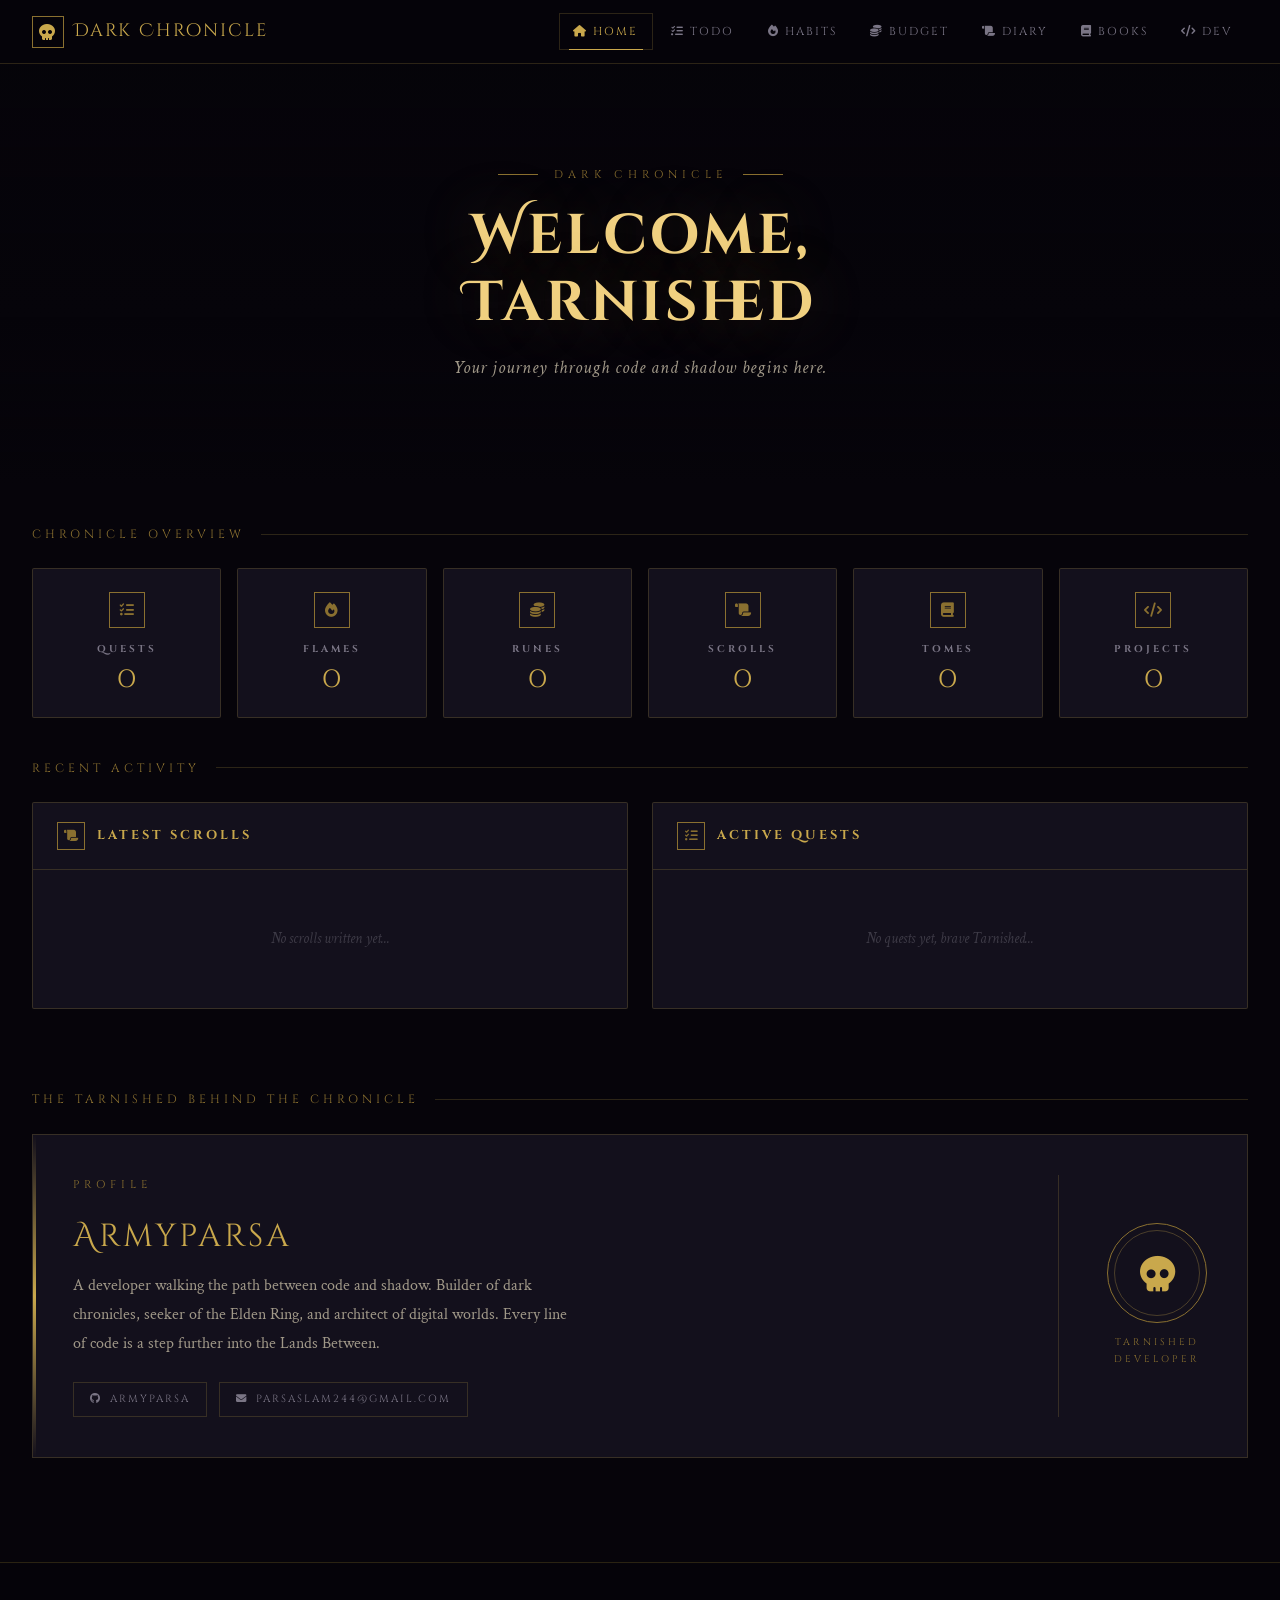
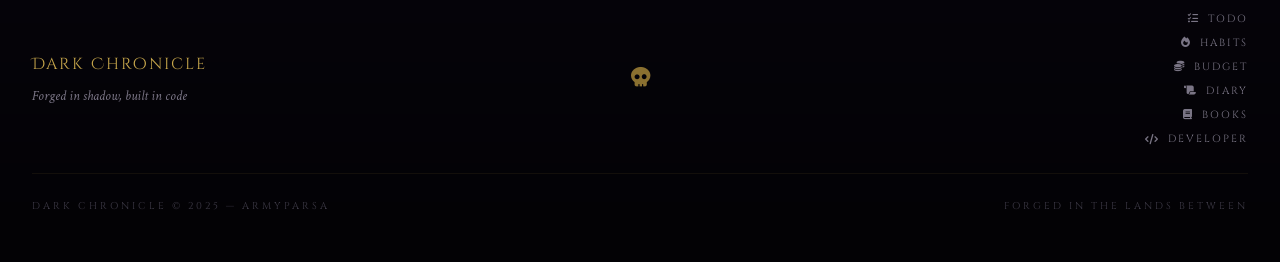
==== index.html @ 9b129c12 "Add files via upload" ====
<!doctype html>
<html lang="fa">
<head>
  <meta charset="UTF-8" />
  <meta name="viewport" content="width=device-width, initial-scale=1.0" />
  <title>Dark Chronicle — Armyparsa</title>
  <link rel="stylesheet" href="https://cdnjs.cloudflare.com/ajax/libs/font-awesome/6.5.0/css/all.min.css" />
  <link rel="stylesheet" href="style.css" />
  <style>
    /* Hero specific */
    .hero-bg {
      background-image: url('https://images.pexels.com/photos/1624496/pexels-photo-1624496.jpeg?auto=compress&cs=tinysrgb&w=1920');
    }

    /* Recent grid */
    .recent-grid {
      display: grid;
      grid-template-columns: 1fr 1fr;
      gap: 1.5rem;
    }

    /* About section */
    .about-section {
      max-width: 1300px;
      margin: 0 auto;
      padding: 2.5rem 2rem;
      position: relative;
      z-index: 1;
    }

    .about-card {
      background: var(--bg-card);
      border: 1px solid var(--border);
      display: grid;
      grid-template-columns: 1fr auto;
      gap: 3rem;
      padding: 2.5rem;
      position: relative;
      overflow: hidden;
    }

    .about-card::before {
      content: '';
      position: absolute;
      top: 0; left: 0;
      width: 3px; height: 100%;
      background: linear-gradient(180deg, transparent, var(--gold), transparent);
    }

    .about-title {
      font-family: var(--font-title);
      font-size: 0.7rem;
      letter-spacing: 5px;
      text-transform: uppercase;
      color: var(--gold-dim);
      margin-bottom: 1rem;
    }

    .about-name {
      font-family: var(--font-display);
      font-size: 2rem;
      color: var(--gold);
      margin-bottom: 0.5rem;
      letter-spacing: 3px;
    }

    .about-bio {
      font-family: var(--font-body);
      font-size: 1rem;
      color: var(--light-dim);
      line-height: 1.8;
      max-width: 500px;
    }

    .about-links {
      display: flex;
      flex-wrap: wrap;
      gap: 0.75rem;
      margin-top: 1.5rem;
    }

    .about-link {
      display: inline-flex;
      align-items: center;
      gap: 0.5rem;
      font-family: var(--font-title);
      font-size: 0.65rem;
      letter-spacing: 2px;
      text-transform: uppercase;
      color: var(--ash);
      text-decoration: none;
      border: 1px solid var(--border);
      padding: 0.45rem 1rem;
      transition: all 0.3s ease;
    }

    .about-link:hover {
      color: var(--gold);
      border-color: var(--gold-dim);
    }

    .about-crest {
      display: flex;
      flex-direction: column;
      align-items: center;
      justify-content: center;
      gap: 0.75rem;
      border-left: 1px solid var(--border);
      padding-left: 3rem;
    }

    .crest-ring {
      width: 100px; height: 100px;
      border: 1px solid var(--gold-dim);
      border-radius: 50%;
      display: flex; align-items: center; justify-content: center;
      position: relative;
    }

    .crest-ring::before {
      content: '';
      position: absolute;
      inset: 6px;
      border: 1px solid rgba(201,168,76,0.3);
      border-radius: 50%;
    }

    .crest-ring i {
      font-size: 2.2rem;
      color: var(--gold);
    }

    .crest-label {
      font-family: var(--font-title);
      font-size: 0.6rem;
      letter-spacing: 3px;
      text-transform: uppercase;
      color: var(--gold-dim);
      text-align: center;
    }

    /* Footer about */
    .footer-about {
      background: rgba(201,168,76,0.04);
      border-top: 1px solid var(--border);
      padding: 1rem 2rem;
      text-align: center;
    }

    .footer-about p {
      font-family: var(--font-title);
      font-size: 0.6rem;
      letter-spacing: 3px;
      text-transform: uppercase;
      color: var(--mist);
    }

    @media (max-width: 768px) {
      .recent-grid { grid-template-columns: 1fr; }
      .about-card { grid-template-columns: 1fr; gap: 1.5rem; }
      .about-crest { border-left: none; border-top: 1px solid var(--border); padding-left: 0; padding-top: 1.5rem; flex-direction: row; }
    }
  </style>
</head>
<body>
<canvas id="particles-canvas"></canvas>

<!-- HEADER -->
<header class="header">
  <div class="header-content">
    <a href="index.html" class="logo">
      <div class="logo-icon"><i class="fas fa-skull"></i></div>
      Dark Chronicle
    </a>
    <nav class="navbar">
      <a href="index.html" class="active"><i class="fas fa-home"></i> Home</a>
      <a href="todo.html"><i class="fas fa-list-check"></i> Todo</a>
      <a href="habits.html"><i class="fas fa-fire"></i> Habits</a>
      <a href="budget.html"><i class="fas fa-coins"></i> Budget</a>
      <a href="diary.html"><i class="fas fa-scroll"></i> Diary</a>
      <a href="books.html"><i class="fas fa-book"></i> Books</a>
      <a href="developer.html"><i class="fas fa-code"></i> Dev</a>
    </nav>
    <div class="hamburger" onclick="toggleMenu()">
      <i class="fas fa-bars"></i>
    </div>
  </div>
</header>

<!-- HERO -->
<section class="hero">
  <div class="hero-bg"></div>
  <div class="hero-overlay"></div>
  <div class="hero-content">
    <div class="hero-eyebrow">Dark Chronicle</div>
    <h1>Welcome, Tarnished</h1>
    <p>Your journey through code and shadow begins here.</p>
  </div>
</section>

<!-- STATS -->
<section class="section">
  <div class="section-title">Chronicle Overview</div>
  <div class="stats-grid" id="statsGrid">
    <div class="stat-card">
      <div class="stat-icon"><i class="fas fa-list-check"></i></div>
      <h3>Quests</h3>
      <span class="stat-number" id="todoCount">0</span>
    </div>
    <div class="stat-card">
      <div class="stat-icon"><i class="fas fa-fire"></i></div>
      <h3>Flames</h3>
      <span class="stat-number" id="habitCount">0</span>
    </div>
    <div class="stat-card">
      <div class="stat-icon"><i class="fas fa-coins"></i></div>
      <h3>Runes</h3>
      <span class="stat-number" id="budgetCount">0</span>
    </div>
    <div class="stat-card">
      <div class="stat-icon"><i class="fas fa-scroll"></i></div>
      <h3>Scrolls</h3>
      <span class="stat-number" id="diaryCount">0</span>
    </div>
    <div class="stat-card">
      <div class="stat-icon"><i class="fas fa-book"></i></div>
      <h3>Tomes</h3>
      <span class="stat-number" id="bookCount">0</span>
    </div>
    <div class="stat-card">
      <div class="stat-icon"><i class="fas fa-code"></i></div>
      <h3>Projects</h3>
      <span class="stat-number" id="projectCount">0</span>
    </div>
  </div>
</section>

<!-- RECENT -->
<section class="section" style="padding-top:0">
  <div class="section-title">Recent Activity</div>
  <div class="recent-grid">
    <div class="card">
      <div class="card-header">
        <div class="card-header-icon"><i class="fas fa-scroll"></i></div>
        <h2>Latest Scrolls</h2>
      </div>
      <div class="card-body" id="recentDiary">
        <p class="empty">No scrolls written yet...</p>
      </div>
    </div>
    <div class="card">
      <div class="card-header">
        <div class="card-header-icon"><i class="fas fa-list-check"></i></div>
        <h2>Active Quests</h2>
      </div>
      <div class="card-body" id="recentTodo">
        <p class="empty">No quests yet, brave Tarnished...</p>
      </div>
    </div>
  </div>
</section>

<!-- ABOUT (Personal Footer Section) -->
<section class="about-section">
  <div class="section-title">The Tarnished Behind the Chronicle</div>
  <div class="about-card">
    <div class="about-info">
      <div class="about-title">Profile</div>
      <div class="about-name">Armyparsa</div>
      <p class="about-bio">
        A developer walking the path between code and shadow. Builder of dark chronicles,
        seeker of the Elden Ring, and architect of digital worlds. Every line of code is
        a step further into the Lands Between.
      </p>
      <div class="about-links">
        <a href="https://github.com/Armyparsa" target="_blank" class="about-link">
          <i class="fab fa-github"></i> Armyparsa
        </a>
        <a href="mailto:parsaslam244@gmail.com" class="about-link">
          <i class="fas fa-envelope"></i> parsaslam244@gmail.com
        </a>
      </div>
    </div>
    <div class="about-crest">
      <div class="crest-ring"><i class="fas fa-skull"></i></div>
      <div class="crest-label">Tarnished<br>Developer</div>
    </div>
  </div>
</section>

<!-- FOOTER -->
<footer class="footer">
  <div class="footer-inner">
    <div class="footer-brand">
      <div class="footer-brand-name">Dark Chronicle</div>
      <div class="footer-brand-tagline">Forged in shadow, built in code</div>
    </div>
    <div class="footer-center">
      <i class="fas fa-skull"></i>
    </div>
    <div class="footer-links">
      <a href="todo.html"><i class="fas fa-list-check"></i> Todo</a>
      <a href="habits.html"><i class="fas fa-fire"></i> Habits</a>
      <a href="budget.html"><i class="fas fa-coins"></i> Budget</a>
      <a href="diary.html"><i class="fas fa-scroll"></i> Diary</a>
      <a href="books.html"><i class="fas fa-book"></i> Books</a>
      <a href="developer.html"><i class="fas fa-code"></i> Developer</a>
    </div>
  </div>
  <div class="footer-bottom">
    <p>Dark Chronicle &copy; 2025 — Armyparsa</p>
    <p>Forged in the Lands Between</p>
  </div>
</footer>

<script src="js/todo.js"></script>
<script src="js/habits.js"></script>
<script src="js/budget.js"></script>
<script src="js/diary.js"></script>
<script src="js/books.js"></script>
<script src="js/developer.js"></script>
<script src="js/shared.js"></script>
<script>
  function loadStats() {
    loadTodos(); loadHabits(); loadTransactions(); loadDiary(); loadBooks(); loadProjects();

    document.getElementById('todoCount').textContent = todos.length;
    document.getElementById('habitCount').textContent = habits.length;
    document.getElementById('budgetCount').textContent = transaction.length;
    document.getElementById('diaryCount').textContent = diaries.length;
    document.getElementById('bookCount').textContent = books.length;
    document.getElementById('projectCount').textContent = projects.length;

    // Recent diary
    const rd = document.getElementById('recentDiary');
    const recent = [...diaries].reverse().slice(0,3);
    rd.innerHTML = recent.length ? recent.map(d => `
      <div class="list-item">
        <span class="title">${d.title}</span>
        <span class="status">${d.date}</span>
      </div>`).join('') : '<p class="empty">No scrolls written yet...</p>';

    // Recent todos
    const rt = document.getElementById('recentTodo');
    const active = todos.filter(t => !t.completed).slice(0,3);
    rt.innerHTML = active.length ? active.map(t => `
      <div class="list-item">
        <span class="title">${t.title}</span>
        <span class="status">${t.priority}</span>
      </div>`).join('') : '<p class="empty">No active quests...</p>';
  }

  document.addEventListener('DOMContentLoaded', loadStats);
</script>
</body>
</html>
---- style.css ----
/* ============================================
   DARK CHRONICLE — ELDEN RING INSPIRED
   Designed for Armyparsa
   ============================================ */

@import url("https://fonts.googleapis.com/css2?family=Cinzel:wght@400;600;700;900&family=Crimson+Text:ital,wght@0,400;0,600;1,400&family=Cinzel+Decorative:wght@400;700&display=swap");

/* ---------- ROOT VARIABLES ---------- */
:root {
  --bg-void: #06040a;
  --bg-deep: #0d0a14;
  --bg-card: #13101c;
  --bg-card-hover: #1a1628;
  --gold: #c9a84c;
  --gold-dim: #8a7030;
  --gold-bright: #f0d080;
  --gold-glow: rgba(201, 168, 76, 0.15);
  --ember: #8b1a1a;
  --ember-bright: #c94a4a;
  --mist: #3d3a46;
  --ash: #7a7585;
  --light: #e8dcc8;
  --light-dim: #a09888;
  --border: rgba(201, 168, 76, 0.2);
  --border-hover: rgba(201, 168, 76, 0.5);
  --shadow-deep: 0 8px 40px rgba(0,0,0,0.9);
  --shadow-gold: 0 0 30px rgba(201, 168, 76, 0.12);
  --radius: 2px;
  --font-display: 'Cinzel Decorative', serif;
  --font-title: 'Cinzel', serif;
  --font-body: 'Crimson Text', serif;
  --transition: all 0.35s cubic-bezier(0.4, 0, 0.2, 1);
}

/* ---------- RESET ---------- */
*, *::before, *::after {
  margin: 0; padding: 0; box-sizing: border-box;
}

html { scroll-behavior: smooth; }

body {
  font-family: var(--font-body);
  color: var(--light);
  background-color: var(--bg-void);
  min-height: 100vh;
  line-height: 1.7;
  font-size: 16px;
  overflow-x: hidden;
}

/* ---------- SCROLLBAR ---------- */
::-webkit-scrollbar { width: 6px; }
::-webkit-scrollbar-track { background: var(--bg-void); }
::-webkit-scrollbar-thumb { background: var(--gold-dim); border-radius: 3px; }
::-webkit-scrollbar-thumb:hover { background: var(--gold); }

/* ---------- PARTICLE CANVAS ---------- */
#particles-canvas {
  position: fixed;
  top: 0; left: 0;
  width: 100%; height: 100%;
  pointer-events: none;
  z-index: 0;
  opacity: 0.4;
}

/* ---------- HEADER ---------- */
.header {
  position: sticky;
  top: 0;
  z-index: 200;
  background: rgba(6, 4, 10, 0.92);
  backdrop-filter: blur(20px);
  -webkit-backdrop-filter: blur(20px);
  border-bottom: 1px solid var(--border);
  padding: 0 2rem;
  height: 64px;
  display: flex;
  align-items: center;
}

.header-content {
  max-width: 1300px;
  margin: 0 auto;
  width: 100%;
  display: flex;
  justify-content: space-between;
  align-items: center;
}

.logo {
  display: flex;
  align-items: center;
  gap: 10px;
  font-family: var(--font-display);
  font-size: 1.1rem;
  color: var(--gold);
  letter-spacing: 2px;
  text-decoration: none;
}

.logo-icon {
  width: 32px;
  height: 32px;
  border: 1px solid var(--gold-dim);
  display: flex;
  align-items: center;
  justify-content: center;
  font-size: 1rem;
  color: var(--gold);
  flex-shrink: 0;
}

.navbar {
  display: flex;
  gap: 0.25rem;
}

.navbar a {
  color: var(--ash);
  text-decoration: none;
  font-family: var(--font-title);
  font-size: 0.72rem;
  letter-spacing: 2px;
  text-transform: uppercase;
  padding: 0.5rem 0.85rem;
  border: 1px solid transparent;
  transition: var(--transition);
  position: relative;
}

.navbar a::after {
  content: '';
  position: absolute;
  bottom: -1px; left: 50%; right: 50%;
  height: 1px;
  background: var(--gold);
  transition: var(--transition);
}

.navbar a:hover, .navbar a.active {
  color: var(--gold);
  border-color: var(--border);
}

.navbar a:hover::after, .navbar a.active::after {
  left: 10%; right: 10%;
}

.hamburger {
  display: none;
  color: var(--gold);
  font-size: 1.4rem;
  cursor: pointer;
  padding: 0.5rem;
}

/* ---------- HERO ---------- */
.hero {
  position: relative;
  min-height: 420px;
  display: flex;
  align-items: center;
  justify-content: center;
  text-align: center;
  overflow: hidden;
  z-index: 1;
}

.hero-bg {
  position: absolute;
  inset: 0;
  background-size: cover;
  background-position: center;
  filter: brightness(0.3) saturate(0.6);
  z-index: 0;
}

.hero-overlay {
  position: absolute;
  inset: 0;
  background: linear-gradient(
    180deg,
    rgba(6, 4, 10, 0.2) 0%,
    rgba(6, 4, 10, 0.5) 60%,
    rgba(6, 4, 10, 1) 100%
  );
  z-index: 1;
}

.hero-content {
  position: relative;
  z-index: 2;
  padding: 4rem 2rem;
  max-width: 700px;
}

.hero-eyebrow {
  font-family: var(--font-title);
  font-size: 0.7rem;
  letter-spacing: 5px;
  text-transform: uppercase;
  color: var(--gold-dim);
  margin-bottom: 1.2rem;
  display: flex;
  align-items: center;
  justify-content: center;
  gap: 1rem;
}

.hero-eyebrow::before, .hero-eyebrow::after {
  content: '';
  width: 40px; height: 1px;
  background: var(--gold-dim);
}

.hero h1 {
  font-family: var(--font-display);
  font-size: clamp(2rem, 5vw, 3.5rem);
  color: var(--gold-bright);
  letter-spacing: 3px;
  line-height: 1.2;
  text-shadow: 0 0 60px rgba(201, 168, 76, 0.25);
  margin-bottom: 1rem;
}

.hero p {
  font-family: var(--font-body);
  font-style: italic;
  font-size: 1.1rem;
  color: var(--light-dim);
  letter-spacing: 1px;
}

/* ---------- DIVIDER ---------- */
.rune-divider {
  display: flex;
  align-items: center;
  gap: 1rem;
  margin: 0 auto 2rem;
  max-width: 200px;
}

.rune-divider::before, .rune-divider::after {
  content: '';
  flex: 1; height: 1px;
  background: linear-gradient(90deg, transparent, var(--gold-dim));
}

.rune-divider::after {
  background: linear-gradient(90deg, var(--gold-dim), transparent);
}

.rune-symbol {
  color: var(--gold-dim);
  font-size: 0.9rem;
}

/* ---------- SECTIONS ---------- */
.section {
  position: relative;
  z-index: 1;
  max-width: 1300px;
  margin: 0 auto;
  padding: 2.5rem 2rem;
}

.section-title {
  font-family: var(--font-title);
  font-size: 0.75rem;
  letter-spacing: 4px;
  text-transform: uppercase;
  color: var(--gold-dim);
  margin-bottom: 1.5rem;
  display: flex;
  align-items: center;
  gap: 1rem;
}

.section-title::after {
  content: '';
  flex: 1; height: 1px;
  background: var(--border);
}

/* ---------- STAT GRID ---------- */
.stats-grid {
  display: grid;
  grid-template-columns: repeat(6, 1fr);
  gap: 1rem;
}

.stat-card {
  background: var(--bg-card);
  border: 1px solid var(--border);
  border-radius: var(--radius);
  padding: 1.4rem 1rem;
  text-align: center;
  transition: var(--transition);
  cursor: default;
  position: relative;
  overflow: hidden;
}

.stat-card::before {
  content: '';
  position: absolute;
  inset: 0;
  background: linear-gradient(135deg, var(--gold-glow), transparent);
  opacity: 0;
  transition: var(--transition);
}

.stat-card:hover {
  border-color: var(--border-hover);
  transform: translateY(-3px);
  box-shadow: var(--shadow-gold);
}

.stat-card:hover::before { opacity: 1; }

.stat-icon {
  width: 36px; height: 36px;
  border: 1px solid var(--gold-dim);
  margin: 0 auto 0.8rem;
  display: flex; align-items: center; justify-content: center;
  color: var(--gold-dim);
  font-size: 0.9rem;
  transition: var(--transition);
}

.stat-card:hover .stat-icon {
  border-color: var(--gold);
  color: var(--gold);
}

.stat-card h3 {
  font-family: var(--font-title);
  font-size: 0.62rem;
  letter-spacing: 3px;
  text-transform: uppercase;
  color: var(--ash);
  margin-bottom: 0.5rem;
}

.stat-number {
  font-family: var(--font-display);
  font-size: 1.8rem;
  color: var(--gold);
  display: block;
  line-height: 1;
}

/* ---------- CARDS ---------- */
.card {
  background: var(--bg-card);
  border: 1px solid var(--border);
  border-radius: var(--radius);
  overflow: hidden;
  transition: var(--transition);
}

.card:hover {
  border-color: var(--border-hover);
  box-shadow: var(--shadow-gold);
}

.card-header {
  padding: 1.2rem 1.5rem;
  border-bottom: 1px solid var(--border);
  display: flex;
  align-items: center;
  gap: 0.75rem;
}

.card-header-icon {
  width: 28px; height: 28px;
  border: 1px solid var(--gold-dim);
  display: flex; align-items: center; justify-content: center;
  color: var(--gold-dim);
  font-size: 0.8rem;
  flex-shrink: 0;
}

.card-header h2 {
  font-family: var(--font-title);
  font-size: 0.8rem;
  letter-spacing: 3px;
  text-transform: uppercase;
  color: var(--gold);
}

.card-body { padding: 1.5rem; }

/* ---------- LIST ITEMS ---------- */
.list-item {
  display: flex;
  justify-content: space-between;
  align-items: center;
  padding: 0.85rem 1rem;
  border-bottom: 1px solid rgba(201, 168, 76, 0.08);
  transition: var(--transition);
  gap: 1rem;
}

.list-item:last-child { border-bottom: none; }

.list-item:hover {
  background: rgba(201, 168, 76, 0.04);
}

.list-item .title {
  font-family: var(--font-body);
  font-size: 0.95rem;
  color: var(--light);
  flex: 1;
  min-width: 0;
  white-space: nowrap;
  overflow: hidden;
  text-overflow: ellipsis;
}

.list-item .status {
  font-family: var(--font-title);
  font-size: 0.65rem;
  letter-spacing: 2px;
  text-transform: uppercase;
  color: var(--gold-dim);
  flex-shrink: 0;
  border: 1px solid var(--border);
  padding: 0.2rem 0.6rem;
}

.empty {
  text-align: center;
  color: var(--mist);
  font-family: var(--font-body);
  font-style: italic;
  font-size: 0.95rem;
  padding: 2rem 1rem;
}

/* ---------- BUTTONS ---------- */
.btn {
  display: inline-flex;
  align-items: center;
  justify-content: center;
  gap: 0.5rem;
  padding: 0.75rem 2rem;
  background: transparent;
  color: var(--gold);
  border: 1px solid var(--gold-dim);
  font-family: var(--font-title);
  font-size: 0.72rem;
  text-transform: uppercase;
  letter-spacing: 3px;
  cursor: pointer;
  transition: var(--transition);
  text-decoration: none;
  border-radius: var(--radius);
  position: relative;
  overflow: hidden;
}

.btn::before {
  content: '';
  position: absolute;
  inset: 0;
  background: var(--gold-glow);
  transform: scaleX(0);
  transform-origin: left;
  transition: var(--transition);
}

.btn:hover {
  border-color: var(--gold);
  color: var(--gold-bright);
  box-shadow: var(--shadow-gold);
}

.btn:hover::before { transform: scaleX(1); }

.btn i { font-size: 0.8rem; position: relative; z-index: 1; }
.btn span { position: relative; z-index: 1; }

/* ---------- FOOTER ---------- */
.footer {
  position: relative;
  z-index: 1;
  border-top: 1px solid var(--border);
  padding: 3rem 2rem;
  margin-top: 4rem;
  background: linear-gradient(0deg, rgba(0,0,0,0.5), transparent);
}

.footer-inner {
  max-width: 1300px;
  margin: 0 auto;
  display: grid;
  grid-template-columns: 1fr auto 1fr;
  align-items: center;
  gap: 2rem;
}

.footer-brand {
  display: flex;
  flex-direction: column;
  gap: 0.4rem;
}

.footer-brand-name {
  font-family: var(--font-display);
  font-size: 1rem;
  color: var(--gold);
  letter-spacing: 2px;
}

.footer-brand-tagline {
  font-family: var(--font-body);
  font-style: italic;
  font-size: 0.85rem;
  color: var(--ash);
}

.footer-center {
  text-align: center;
  color: var(--gold-dim);
  font-size: 1.2rem;
}

.footer-links {
  display: flex;
  flex-direction: column;
  align-items: flex-end;
  gap: 0.4rem;
}

.footer-links a {
  font-family: var(--font-title);
  font-size: 0.65rem;
  letter-spacing: 2px;
  text-transform: uppercase;
  color: var(--ash);
  text-decoration: none;
  transition: var(--transition);
  display: flex;
  align-items: center;
  gap: 0.5rem;
}

.footer-links a:hover { color: var(--gold); }

.footer-bottom {
  max-width: 1300px;
  margin: 1.5rem auto 0;
  padding-top: 1.5rem;
  border-top: 1px solid rgba(201, 168, 76, 0.08);
  display: flex;
  justify-content: space-between;
  align-items: center;
}

.footer-bottom p {
  font-family: var(--font-title);
  font-size: 0.62rem;
  letter-spacing: 3px;
  text-transform: uppercase;
  color: var(--mist);
}

/* ---------- RESPONSIVE ---------- */
@media (max-width: 1024px) {
  .stats-grid { grid-template-columns: repeat(3, 1fr); }
}

@media (max-width: 768px) {
  .hamburger { display: block; }

  .navbar {
    display: none;
    position: fixed;
    top: 64px; left: 0; right: 0; bottom: 0;
    background: rgba(6, 4, 10, 0.98);
    backdrop-filter: blur(20px);
    flex-direction: column;
    align-items: center;
    justify-content: center;
    gap: 1.5rem;
    z-index: 150;
  }

  .navbar.open { display: flex; }

  .navbar a {
    font-size: 0.9rem;
    letter-spacing: 3px;
    padding: 0.75rem 2rem;
  }

  .hero { min-height: 320px; }
  .hero h1 { font-size: 2rem; }

  .stats-grid { grid-template-columns: repeat(3, 1fr); gap: 0.75rem; }

  .footer-inner { grid-template-columns: 1fr; text-align: center; }
  .footer-links { align-items: center; }
  .footer-bottom { flex-direction: column; gap: 0.5rem; text-align: center; }
}

@media (max-width: 480px) {
  .stats-grid { grid-template-columns: repeat(2, 1fr); }
  .header { padding: 0 1rem; }
}

/* ---------- THEME OVERRIDES (per-page accent) ---------- */
[data-theme="ember"] {
  --gold: #c96a3a;
  --gold-dim: #8a4020;
  --gold-bright: #e88a5a;
  --gold-glow: rgba(200, 100, 50, 0.12);
  --border: rgba(200, 100, 50, 0.2);
  --border-hover: rgba(200, 100, 50, 0.5);
  --shadow-gold: 0 0 30px rgba(200, 100, 50, 0.1);
}

[data-theme="arcane"] {
  --gold: #6a9aca;
  --gold-dim: #3a5a8a;
  --gold-bright: #9abce0;
  --gold-glow: rgba(80, 130, 200, 0.12);
  --border: rgba(80, 130, 200, 0.2);
  --border-hover: rgba(80, 130, 200, 0.5);
  --shadow-gold: 0 0 30px rgba(80, 130, 200, 0.1);
}

[data-theme="rot"] {
  --gold: #c94a4a;
  --gold-dim: #8a2020;
  --gold-bright: #e06060;
  --gold-glow: rgba(200, 60, 60, 0.12);
  --border: rgba(200, 60, 60, 0.2);
  --border-hover: rgba(200, 60, 60, 0.5);
  --shadow-gold: 0 0 30px rgba(200, 60, 60, 0.1);
}

[data-theme="crucible"] {
  --gold: #aa7aca;
  --gold-dim: #6a3a8a;
  --gold-bright: #c89ae0;
  --gold-glow: rgba(160, 100, 200, 0.12);
  --border: rgba(160, 100, 200, 0.2);
  --border-hover: rgba(160, 100, 200, 0.5);
  --shadow-gold: 0 0 30px rgba(160, 100, 200, 0.1);
}

[data-theme="leyndell"] {
  --gold: #f0d080;
  --gold-dim: #a08030;
  --gold-bright: #fae8a0;
  --gold-glow: rgba(200, 170, 60, 0.12);
  --border: rgba(200, 170, 60, 0.2);
  --border-hover: rgba(200, 170, 60, 0.5);
  --shadow-gold: 0 0 30px rgba(200, 170, 60, 0.1);
}

[data-theme="forest"] {
  --gold: #7aaa7a;
  --gold-dim: #3a6a3a;
  --gold-bright: #9acc9a;
  --gold-glow: rgba(80, 160, 80, 0.12);
  --border: rgba(80, 160, 80, 0.2);
  --border-hover: rgba(80, 160, 80, 0.5);
  --shadow-gold: 0 0 30px rgba(80, 160, 80, 0.1);
}
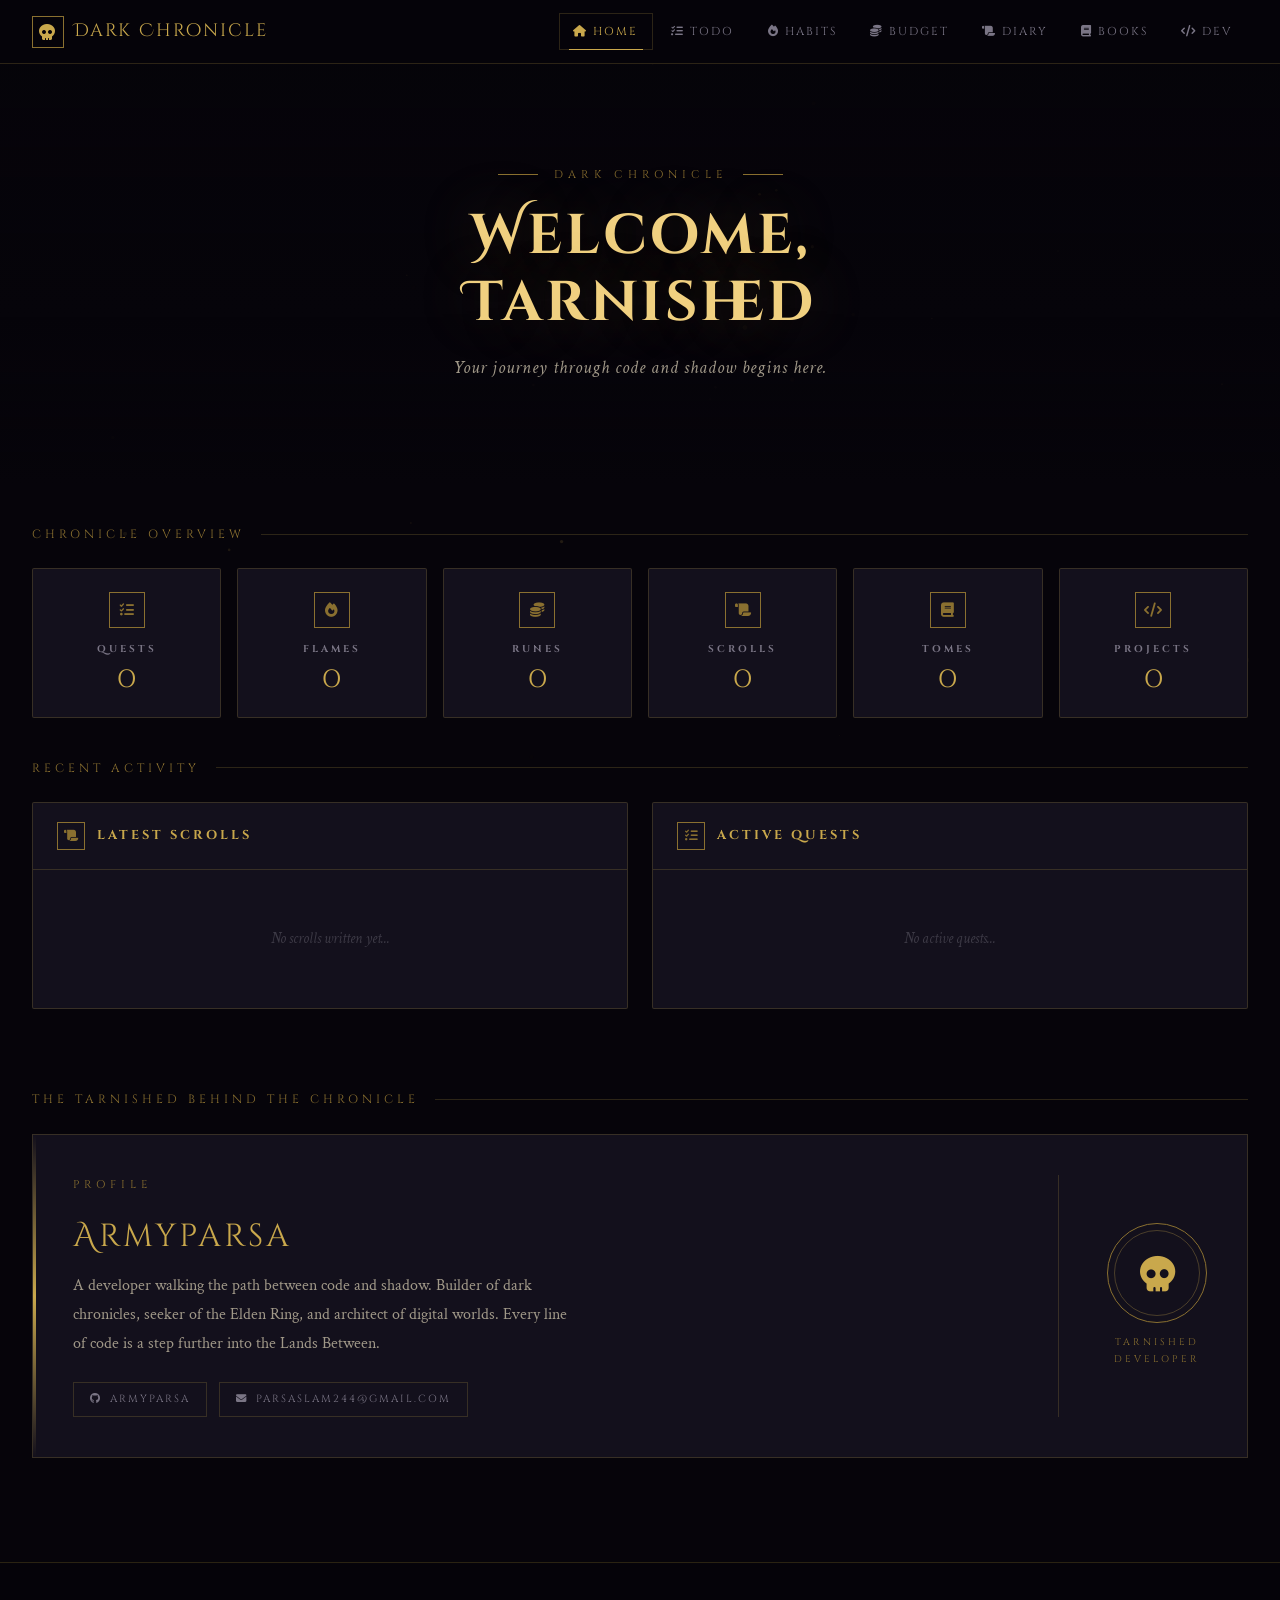
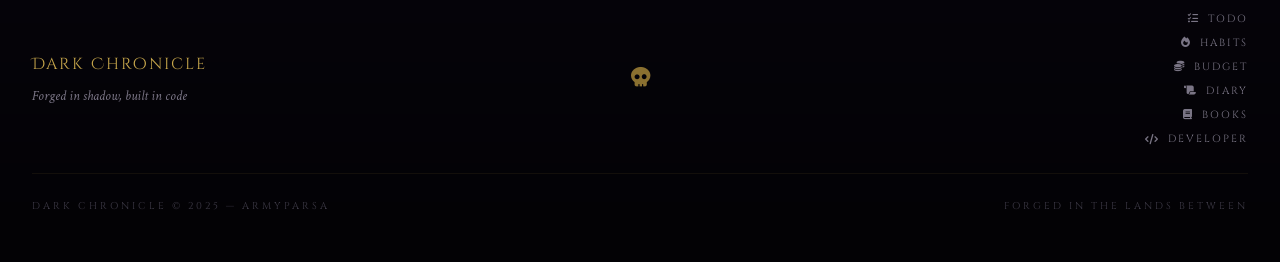
==== commit e3af5e8a: "Fix HTML Burger Menu" ====
--- a/index.html
+++ b/index.html
@@ -1,356 +1,415 @@
 <!doctype html>
 <html lang="fa">
-<head>
-  <meta charset="UTF-8" />
-  <meta name="viewport" content="width=device-width, initial-scale=1.0" />
-  <title>Dark Chronicle — Armyparsa</title>
-  <link rel="stylesheet" href="https://cdnjs.cloudflare.com/ajax/libs/font-awesome/6.5.0/css/all.min.css" />
-  <link rel="stylesheet" href="style.css" />
-  <style>
-    /* Hero specific */
-    .hero-bg {
-      background-image: url('https://images.pexels.com/photos/1624496/pexels-photo-1624496.jpeg?auto=compress&cs=tinysrgb&w=1920');
-    }
-
-    /* Recent grid */
-    .recent-grid {
-      display: grid;
-      grid-template-columns: 1fr 1fr;
-      gap: 1.5rem;
-    }
-
-    /* About section */
-    .about-section {
-      max-width: 1300px;
-      margin: 0 auto;
-      padding: 2.5rem 2rem;
-      position: relative;
-      z-index: 1;
-    }
-
-    .about-card {
-      background: var(--bg-card);
-      border: 1px solid var(--border);
-      display: grid;
-      grid-template-columns: 1fr auto;
-      gap: 3rem;
-      padding: 2.5rem;
-      position: relative;
-      overflow: hidden;
-    }
-
-    .about-card::before {
-      content: '';
-      position: absolute;
-      top: 0; left: 0;
-      width: 3px; height: 100%;
-      background: linear-gradient(180deg, transparent, var(--gold), transparent);
-    }
-
-    .about-title {
-      font-family: var(--font-title);
-      font-size: 0.7rem;
-      letter-spacing: 5px;
-      text-transform: uppercase;
-      color: var(--gold-dim);
-      margin-bottom: 1rem;
-    }
-
-    .about-name {
-      font-family: var(--font-display);
-      font-size: 2rem;
-      color: var(--gold);
-      margin-bottom: 0.5rem;
-      letter-spacing: 3px;
-    }
-
-    .about-bio {
-      font-family: var(--font-body);
-      font-size: 1rem;
-      color: var(--light-dim);
-      line-height: 1.8;
-      max-width: 500px;
-    }
-
-    .about-links {
-      display: flex;
-      flex-wrap: wrap;
-      gap: 0.75rem;
-      margin-top: 1.5rem;
-    }
-
-    .about-link {
-      display: inline-flex;
-      align-items: center;
-      gap: 0.5rem;
-      font-family: var(--font-title);
-      font-size: 0.65rem;
-      letter-spacing: 2px;
-      text-transform: uppercase;
-      color: var(--ash);
-      text-decoration: none;
-      border: 1px solid var(--border);
-      padding: 0.45rem 1rem;
-      transition: all 0.3s ease;
-    }
-
-    .about-link:hover {
-      color: var(--gold);
-      border-color: var(--gold-dim);
-    }
-
-    .about-crest {
-      display: flex;
-      flex-direction: column;
-      align-items: center;
-      justify-content: center;
-      gap: 0.75rem;
-      border-left: 1px solid var(--border);
-      padding-left: 3rem;
-    }
-
-    .crest-ring {
-      width: 100px; height: 100px;
-      border: 1px solid var(--gold-dim);
-      border-radius: 50%;
-      display: flex; align-items: center; justify-content: center;
-      position: relative;
-    }
-
-    .crest-ring::before {
-      content: '';
-      position: absolute;
-      inset: 6px;
-      border: 1px solid rgba(201,168,76,0.3);
-      border-radius: 50%;
-    }
-
-    .crest-ring i {
-      font-size: 2.2rem;
-      color: var(--gold);
-    }
-
-    .crest-label {
-      font-family: var(--font-title);
-      font-size: 0.6rem;
-      letter-spacing: 3px;
-      text-transform: uppercase;
-      color: var(--gold-dim);
-      text-align: center;
-    }
-
-    /* Footer about */
-    .footer-about {
-      background: rgba(201,168,76,0.04);
-      border-top: 1px solid var(--border);
-      padding: 1rem 2rem;
-      text-align: center;
-    }
-
-    .footer-about p {
-      font-family: var(--font-title);
-      font-size: 0.6rem;
-      letter-spacing: 3px;
-      text-transform: uppercase;
-      color: var(--mist);
-    }
-
-    @media (max-width: 768px) {
-      .recent-grid { grid-template-columns: 1fr; }
-      .about-card { grid-template-columns: 1fr; gap: 1.5rem; }
-      .about-crest { border-left: none; border-top: 1px solid var(--border); padding-left: 0; padding-top: 1.5rem; flex-direction: row; }
-    }
-  </style>
-</head>
-<body>
-<canvas id="particles-canvas"></canvas>
-
-<!-- HEADER -->
-<header class="header">
-  <div class="header-content">
-    <a href="index.html" class="logo">
-      <div class="logo-icon"><i class="fas fa-skull"></i></div>
-      Dark Chronicle
-    </a>
-    <nav class="navbar">
-      <a href="index.html" class="active"><i class="fas fa-home"></i> Home</a>
-      <a href="todo.html"><i class="fas fa-list-check"></i> Todo</a>
-      <a href="habits.html"><i class="fas fa-fire"></i> Habits</a>
-      <a href="budget.html"><i class="fas fa-coins"></i> Budget</a>
-      <a href="diary.html"><i class="fas fa-scroll"></i> Diary</a>
-      <a href="books.html"><i class="fas fa-book"></i> Books</a>
-      <a href="developer.html"><i class="fas fa-code"></i> Dev</a>
-    </nav>
-    <div class="hamburger" onclick="toggleMenu()">
-      <i class="fas fa-bars"></i>
-    </div>
-  </div>
-</header>
-
-<!-- HERO -->
-<section class="hero">
-  <div class="hero-bg"></div>
-  <div class="hero-overlay"></div>
-  <div class="hero-content">
-    <div class="hero-eyebrow">Dark Chronicle</div>
-    <h1>Welcome, Tarnished</h1>
-    <p>Your journey through code and shadow begins here.</p>
-  </div>
-</section>
-
-<!-- STATS -->
-<section class="section">
-  <div class="section-title">Chronicle Overview</div>
-  <div class="stats-grid" id="statsGrid">
-    <div class="stat-card">
-      <div class="stat-icon"><i class="fas fa-list-check"></i></div>
-      <h3>Quests</h3>
-      <span class="stat-number" id="todoCount">0</span>
-    </div>
-    <div class="stat-card">
-      <div class="stat-icon"><i class="fas fa-fire"></i></div>
-      <h3>Flames</h3>
-      <span class="stat-number" id="habitCount">0</span>
-    </div>
-    <div class="stat-card">
-      <div class="stat-icon"><i class="fas fa-coins"></i></div>
-      <h3>Runes</h3>
-      <span class="stat-number" id="budgetCount">0</span>
-    </div>
-    <div class="stat-card">
-      <div class="stat-icon"><i class="fas fa-scroll"></i></div>
-      <h3>Scrolls</h3>
-      <span class="stat-number" id="diaryCount">0</span>
-    </div>
-    <div class="stat-card">
-      <div class="stat-icon"><i class="fas fa-book"></i></div>
-      <h3>Tomes</h3>
-      <span class="stat-number" id="bookCount">0</span>
-    </div>
-    <div class="stat-card">
-      <div class="stat-icon"><i class="fas fa-code"></i></div>
-      <h3>Projects</h3>
-      <span class="stat-number" id="projectCount">0</span>
-    </div>
-  </div>
-</section>
-
-<!-- RECENT -->
-<section class="section" style="padding-top:0">
-  <div class="section-title">Recent Activity</div>
-  <div class="recent-grid">
-    <div class="card">
-      <div class="card-header">
-        <div class="card-header-icon"><i class="fas fa-scroll"></i></div>
-        <h2>Latest Scrolls</h2>
-      </div>
-      <div class="card-body" id="recentDiary">
-        <p class="empty">No scrolls written yet...</p>
-      </div>
-    </div>
-    <div class="card">
-      <div class="card-header">
-        <div class="card-header-icon"><i class="fas fa-list-check"></i></div>
-        <h2>Active Quests</h2>
-      </div>
-      <div class="card-body" id="recentTodo">
-        <p class="empty">No quests yet, brave Tarnished...</p>
-      </div>
-    </div>
-  </div>
-</section>
-
-<!-- ABOUT (Personal Footer Section) -->
-<section class="about-section">
-  <div class="section-title">The Tarnished Behind the Chronicle</div>
-  <div class="about-card">
-    <div class="about-info">
-      <div class="about-title">Profile</div>
-      <div class="about-name">Armyparsa</div>
-      <p class="about-bio">
-        A developer walking the path between code and shadow. Builder of dark chronicles,
-        seeker of the Elden Ring, and architect of digital worlds. Every line of code is
-        a step further into the Lands Between.
-      </p>
-      <div class="about-links">
-        <a href="https://github.com/Armyparsa" target="_blank" class="about-link">
-          <i class="fab fa-github"></i> Armyparsa
+  <head>
+    <meta charset="UTF-8" />
+    <meta name="viewport" content="width=device-width, initial-scale=1.0" />
+    <title>Dark Chronicle — Armyparsa</title>
+    <link
+      rel="stylesheet"
+      href="https://cdnjs.cloudflare.com/ajax/libs/font-awesome/6.5.0/css/all.min.css"
+    />
+    <link rel="stylesheet" href="style.css" />
+    <script>
+      function toggleMenu() {
+        document.querySelector(".navbar").classList.toggle("open");
+      }
+    </script>
+    <style>
+      /* Hero specific */
+      .hero-bg {
+        background-image: url("https://images.pexels.com/photos/1624496/pexels-photo-1624496.jpeg?auto=compress&cs=tinysrgb&w=1920");
+      }
+
+      /* Recent grid */
+      .recent-grid {
+        display: grid;
+        grid-template-columns: 1fr 1fr;
+        gap: 1.5rem;
+      }
+
+      /* About section */
+      .about-section {
+        max-width: 1300px;
+        margin: 0 auto;
+        padding: 2.5rem 2rem;
+        position: relative;
+        z-index: 1;
+      }
+
+      .about-card {
+        background: var(--bg-card);
+        border: 1px solid var(--border);
+        display: grid;
+        grid-template-columns: 1fr auto;
+        gap: 3rem;
+        padding: 2.5rem;
+        position: relative;
+        overflow: hidden;
+      }
+
+      .about-card::before {
+        content: "";
+        position: absolute;
+        top: 0;
+        left: 0;
+        width: 3px;
+        height: 100%;
+        background: linear-gradient(
+          180deg,
+          transparent,
+          var(--gold),
+          transparent
+        );
+      }
+
+      .about-title {
+        font-family: var(--font-title);
+        font-size: 0.7rem;
+        letter-spacing: 5px;
+        text-transform: uppercase;
+        color: var(--gold-dim);
+        margin-bottom: 1rem;
+      }
+
+      .about-name {
+        font-family: var(--font-display);
+        font-size: 2rem;
+        color: var(--gold);
+        margin-bottom: 0.5rem;
+        letter-spacing: 3px;
+      }
+
+      .about-bio {
+        font-family: var(--font-body);
+        font-size: 1rem;
+        color: var(--light-dim);
+        line-height: 1.8;
+        max-width: 500px;
+      }
+
+      .about-links {
+        display: flex;
+        flex-wrap: wrap;
+        gap: 0.75rem;
+        margin-top: 1.5rem;
+      }
+
+      .about-link {
+        display: inline-flex;
+        align-items: center;
+        gap: 0.5rem;
+        font-family: var(--font-title);
+        font-size: 0.65rem;
+        letter-spacing: 2px;
+        text-transform: uppercase;
+        color: var(--ash);
+        text-decoration: none;
+        border: 1px solid var(--border);
+        padding: 0.45rem 1rem;
+        transition: all 0.3s ease;
+      }
+
+      .about-link:hover {
+        color: var(--gold);
+        border-color: var(--gold-dim);
+      }
+
+      .about-crest {
+        display: flex;
+        flex-direction: column;
+        align-items: center;
+        justify-content: center;
+        gap: 0.75rem;
+        border-left: 1px solid var(--border);
+        padding-left: 3rem;
+      }
+
+      .crest-ring {
+        width: 100px;
+        height: 100px;
+        border: 1px solid var(--gold-dim);
+        border-radius: 50%;
+        display: flex;
+        align-items: center;
+        justify-content: center;
+        position: relative;
+      }
+
+      .crest-ring::before {
+        content: "";
+        position: absolute;
+        inset: 6px;
+        border: 1px solid rgba(201, 168, 76, 0.3);
+        border-radius: 50%;
+      }
+
+      .crest-ring i {
+        font-size: 2.2rem;
+        color: var(--gold);
+      }
+
+      .crest-label {
+        font-family: var(--font-title);
+        font-size: 0.6rem;
+        letter-spacing: 3px;
+        text-transform: uppercase;
+        color: var(--gold-dim);
+        text-align: center;
+      }
+
+      /* Footer about */
+      .footer-about {
+        background: rgba(201, 168, 76, 0.04);
+        border-top: 1px solid var(--border);
+        padding: 1rem 2rem;
+        text-align: center;
+      }
+
+      .footer-about p {
+        font-family: var(--font-title);
+        font-size: 0.6rem;
+        letter-spacing: 3px;
+        text-transform: uppercase;
+        color: var(--mist);
+      }
+
+      @media (max-width: 768px) {
+        .recent-grid {
+          grid-template-columns: 1fr;
+        }
+        .about-card {
+          grid-template-columns: 1fr;
+          gap: 1.5rem;
+        }
+        .about-crest {
+          border-left: none;
+          border-top: 1px solid var(--border);
+          padding-left: 0;
+          padding-top: 1.5rem;
+          flex-direction: row;
+        }
+      }
+    </style>
+  </head>
+  <body>
+    <canvas id="particles-canvas"></canvas>
+
+    <!-- HEADER -->
+    <header class="header">
+      <div class="header-content">
+        <a href="index.html" class="logo">
+          <div class="logo-icon"><i class="fas fa-skull"></i></div>
+          Dark Chronicle
         </a>
-        <a href="mailto:parsaslam244@gmail.com" class="about-link">
-          <i class="fas fa-envelope"></i> parsaslam244@gmail.com
-        </a>
-      </div>
-    </div>
-    <div class="about-crest">
-      <div class="crest-ring"><i class="fas fa-skull"></i></div>
-      <div class="crest-label">Tarnished<br>Developer</div>
-    </div>
-  </div>
-</section>
-
-<!-- FOOTER -->
-<footer class="footer">
-  <div class="footer-inner">
-    <div class="footer-brand">
-      <div class="footer-brand-name">Dark Chronicle</div>
-      <div class="footer-brand-tagline">Forged in shadow, built in code</div>
-    </div>
-    <div class="footer-center">
-      <i class="fas fa-skull"></i>
-    </div>
-    <div class="footer-links">
-      <a href="todo.html"><i class="fas fa-list-check"></i> Todo</a>
-      <a href="habits.html"><i class="fas fa-fire"></i> Habits</a>
-      <a href="budget.html"><i class="fas fa-coins"></i> Budget</a>
-      <a href="diary.html"><i class="fas fa-scroll"></i> Diary</a>
-      <a href="books.html"><i class="fas fa-book"></i> Books</a>
-      <a href="developer.html"><i class="fas fa-code"></i> Developer</a>
-    </div>
-  </div>
-  <div class="footer-bottom">
-    <p>Dark Chronicle &copy; 2025 — Armyparsa</p>
-    <p>Forged in the Lands Between</p>
-  </div>
-</footer>
-
-<script src="js/todo.js"></script>
-<script src="js/habits.js"></script>
-<script src="js/budget.js"></script>
-<script src="js/diary.js"></script>
-<script src="js/books.js"></script>
-<script src="js/developer.js"></script>
-<script src="js/shared.js"></script>
-<script>
-  function loadStats() {
-    loadTodos(); loadHabits(); loadTransactions(); loadDiary(); loadBooks(); loadProjects();
-
-    document.getElementById('todoCount').textContent = todos.length;
-    document.getElementById('habitCount').textContent = habits.length;
-    document.getElementById('budgetCount').textContent = transaction.length;
-    document.getElementById('diaryCount').textContent = diaries.length;
-    document.getElementById('bookCount').textContent = books.length;
-    document.getElementById('projectCount').textContent = projects.length;
-
-    // Recent diary
-    const rd = document.getElementById('recentDiary');
-    const recent = [...diaries].reverse().slice(0,3);
-    rd.innerHTML = recent.length ? recent.map(d => `
+        <nav class="navbar">
+          <a href="index.html" class="active"
+            ><i class="fas fa-home"></i> Home</a
+          >
+          <a href="todo.html"><i class="fas fa-list-check"></i> Todo</a>
+          <a href="habits.html"><i class="fas fa-fire"></i> Habits</a>
+          <a href="budget.html"><i class="fas fa-coins"></i> Budget</a>
+          <a href="diary.html"><i class="fas fa-scroll"></i> Diary</a>
+          <a href="books.html"><i class="fas fa-book"></i> Books</a>
+          <a href="developer.html"><i class="fas fa-code"></i> Dev</a>
+        </nav>
+        <div class="hamburger" onclick="toggleMenu()">
+          <i class="fas fa-bars"></i>
+        </div>
+      </div>
+    </header>
+
+    <!-- HERO -->
+    <section class="hero">
+      <div class="hero-bg"></div>
+      <div class="hero-overlay"></div>
+      <div class="hero-content">
+        <div class="hero-eyebrow">Dark Chronicle</div>
+        <h1>Welcome, Tarnished</h1>
+        <p>Your journey through code and shadow begins here.</p>
+      </div>
+    </section>
+
+    <!-- STATS -->
+    <section class="section">
+      <div class="section-title">Chronicle Overview</div>
+      <div class="stats-grid" id="statsGrid">
+        <div class="stat-card">
+          <div class="stat-icon"><i class="fas fa-list-check"></i></div>
+          <h3>Quests</h3>
+          <span class="stat-number" id="todoCount">0</span>
+        </div>
+        <div class="stat-card">
+          <div class="stat-icon"><i class="fas fa-fire"></i></div>
+          <h3>Flames</h3>
+          <span class="stat-number" id="habitCount">0</span>
+        </div>
+        <div class="stat-card">
+          <div class="stat-icon"><i class="fas fa-coins"></i></div>
+          <h3>Runes</h3>
+          <span class="stat-number" id="budgetCount">0</span>
+        </div>
+        <div class="stat-card">
+          <div class="stat-icon"><i class="fas fa-scroll"></i></div>
+          <h3>Scrolls</h3>
+          <span class="stat-number" id="diaryCount">0</span>
+        </div>
+        <div class="stat-card">
+          <div class="stat-icon"><i class="fas fa-book"></i></div>
+          <h3>Tomes</h3>
+          <span class="stat-number" id="bookCount">0</span>
+        </div>
+        <div class="stat-card">
+          <div class="stat-icon"><i class="fas fa-code"></i></div>
+          <h3>Projects</h3>
+          <span class="stat-number" id="projectCount">0</span>
+        </div>
+      </div>
+    </section>
+
+    <!-- RECENT -->
+    <section class="section" style="padding-top: 0">
+      <div class="section-title">Recent Activity</div>
+      <div class="recent-grid">
+        <div class="card">
+          <div class="card-header">
+            <div class="card-header-icon"><i class="fas fa-scroll"></i></div>
+            <h2>Latest Scrolls</h2>
+          </div>
+          <div class="card-body" id="recentDiary">
+            <p class="empty">No scrolls written yet...</p>
+          </div>
+        </div>
+        <div class="card">
+          <div class="card-header">
+            <div class="card-header-icon">
+              <i class="fas fa-list-check"></i>
+            </div>
+            <h2>Active Quests</h2>
+          </div>
+          <div class="card-body" id="recentTodo">
+            <p class="empty">No quests yet, brave Tarnished...</p>
+          </div>
+        </div>
+      </div>
+    </section>
+
+    <!-- ABOUT (Personal Footer Section) -->
+    <section class="about-section">
+      <div class="section-title">The Tarnished Behind the Chronicle</div>
+      <div class="about-card">
+        <div class="about-info">
+          <div class="about-title">Profile</div>
+          <div class="about-name">Armyparsa</div>
+          <p class="about-bio">
+            A developer walking the path between code and shadow. Builder of
+            dark chronicles, seeker of the Elden Ring, and architect of digital
+            worlds. Every line of code is a step further into the Lands Between.
+          </p>
+          <div class="about-links">
+            <a
+              href="https://github.com/Armyparsa"
+              target="_blank"
+              class="about-link"
+            >
+              <i class="fab fa-github"></i> Armyparsa
+            </a>
+            <a href="mailto:parsaslam244@gmail.com" class="about-link">
+              <i class="fas fa-envelope"></i> parsaslam244@gmail.com
+            </a>
+          </div>
+        </div>
+        <div class="about-crest">
+          <div class="crest-ring"><i class="fas fa-skull"></i></div>
+          <div class="crest-label">Tarnished<br />Developer</div>
+        </div>
+      </div>
+    </section>
+
+    <!-- FOOTER -->
+    <footer class="footer">
+      <div class="footer-inner">
+        <div class="footer-brand">
+          <div class="footer-brand-name">Dark Chronicle</div>
+          <div class="footer-brand-tagline">
+            Forged in shadow, built in code
+          </div>
+        </div>
+        <div class="footer-center">
+          <i class="fas fa-skull"></i>
+        </div>
+        <div class="footer-links">
+          <a href="todo.html"><i class="fas fa-list-check"></i> Todo</a>
+          <a href="habits.html"><i class="fas fa-fire"></i> Habits</a>
+          <a href="budget.html"><i class="fas fa-coins"></i> Budget</a>
+          <a href="diary.html"><i class="fas fa-scroll"></i> Diary</a>
+          <a href="books.html"><i class="fas fa-book"></i> Books</a>
+          <a href="developer.html"><i class="fas fa-code"></i> Developer</a>
+        </div>
+      </div>
+      <div class="footer-bottom">
+        <p>Dark Chronicle &copy; 2025 — Armyparsa</p>
+        <p>Forged in the Lands Between</p>
+      </div>
+    </footer>
+
+    <script src="js/todo.js"></script>
+    <script src="js/habits.js"></script>
+    <script src="js/budget.js"></script>
+    <script src="js/diary.js"></script>
+    <script src="js/books.js"></script>
+    <script src="js/developer.js"></script>
+    <script src="js/shared.js"></script>
+    <script>
+      function loadStats() {
+        loadTodos();
+        loadHabits();
+        loadTransactions();
+        loadDiary();
+        loadBooks();
+        loadProjects();
+
+        document.getElementById("todoCount").textContent = todos.length;
+        document.getElementById("habitCount").textContent = habits.length;
+        document.getElementById("budgetCount").textContent = transaction.length;
+        document.getElementById("diaryCount").textContent = diaries.length;
+        document.getElementById("bookCount").textContent = books.length;
+        document.getElementById("projectCount").textContent = projects.length;
+
+        // Recent diary
+        const rd = document.getElementById("recentDiary");
+        const recent = [...diaries].reverse().slice(0, 3);
+        rd.innerHTML = recent.length
+          ? recent
+              .map(
+                (d) => `
       <div class="list-item">
         <span class="title">${d.title}</span>
         <span class="status">${d.date}</span>
-      </div>`).join('') : '<p class="empty">No scrolls written yet...</p>';
-
-    // Recent todos
-    const rt = document.getElementById('recentTodo');
-    const active = todos.filter(t => !t.completed).slice(0,3);
-    rt.innerHTML = active.length ? active.map(t => `
+      </div>`,
+              )
+              .join("")
+          : '<p class="empty">No scrolls written yet...</p>';
+
+        // Recent todos
+        const rt = document.getElementById("recentTodo");
+        const active = todos.filter((t) => !t.completed).slice(0, 3);
+        rt.innerHTML = active.length
+          ? active
+              .map(
+                (t) => `
       <div class="list-item">
         <span class="title">${t.title}</span>
         <span class="status">${t.priority}</span>
-      </div>`).join('') : '<p class="empty">No active quests...</p>';
-  }
-
-  document.addEventListener('DOMContentLoaded', loadStats);
-</script>
-</body>
+      </div>`,
+              )
+              .join("")
+          : '<p class="empty">No active quests...</p>';
+      }
+
+      document.addEventListener("DOMContentLoaded", loadStats);
+      window.toggeleMenu = function () {
+        document.querySelector(".navbar").classList.toggle("opne");
+      };
+    </script>
+  </body>
 </html>
--- a/style.css
+++ b/style.css
@@ -23,21 +23,27 @@
   --light-dim: #a09888;
   --border: rgba(201, 168, 76, 0.2);
   --border-hover: rgba(201, 168, 76, 0.5);
-  --shadow-deep: 0 8px 40px rgba(0,0,0,0.9);
+  --shadow-deep: 0 8px 40px rgba(0, 0, 0, 0.9);
   --shadow-gold: 0 0 30px rgba(201, 168, 76, 0.12);
   --radius: 2px;
-  --font-display: 'Cinzel Decorative', serif;
-  --font-title: 'Cinzel', serif;
-  --font-body: 'Crimson Text', serif;
+  --font-display: "Cinzel Decorative", serif;
+  --font-title: "Cinzel", serif;
+  --font-body: "Crimson Text", serif;
   --transition: all 0.35s cubic-bezier(0.4, 0, 0.2, 1);
 }
 
 /* ---------- RESET ---------- */
-*, *::before, *::after {
-  margin: 0; padding: 0; box-sizing: border-box;
-}
-
-html { scroll-behavior: smooth; }
+*,
+*::before,
+*::after {
+  margin: 0;
+  padding: 0;
+  box-sizing: border-box;
+}
+
+html {
+  scroll-behavior: smooth;
+}
 
 body {
   font-family: var(--font-body);
@@ -50,16 +56,27 @@
 }
 
 /* ---------- SCROLLBAR ---------- */
-::-webkit-scrollbar { width: 6px; }
-::-webkit-scrollbar-track { background: var(--bg-void); }
-::-webkit-scrollbar-thumb { background: var(--gold-dim); border-radius: 3px; }
-::-webkit-scrollbar-thumb:hover { background: var(--gold); }
+::-webkit-scrollbar {
+  width: 6px;
+}
+::-webkit-scrollbar-track {
+  background: var(--bg-void);
+}
+::-webkit-scrollbar-thumb {
+  background: var(--gold-dim);
+  border-radius: 3px;
+}
+::-webkit-scrollbar-thumb:hover {
+  background: var(--gold);
+}
 
 /* ---------- PARTICLE CANVAS ---------- */
 #particles-canvas {
   position: fixed;
-  top: 0; left: 0;
-  width: 100%; height: 100%;
+  top: 0;
+  left: 0;
+  width: 100%;
+  height: 100%;
   pointer-events: none;
   z-index: 0;
   opacity: 0.4;
@@ -131,21 +148,26 @@
 }
 
 .navbar a::after {
-  content: '';
+  content: "";
   position: absolute;
-  bottom: -1px; left: 50%; right: 50%;
+  bottom: -1px;
+  left: 50%;
+  right: 50%;
   height: 1px;
   background: var(--gold);
   transition: var(--transition);
 }
 
-.navbar a:hover, .navbar a.active {
+.navbar a:hover,
+.navbar a.active {
   color: var(--gold);
   border-color: var(--border);
 }
 
-.navbar a:hover::after, .navbar a.active::after {
-  left: 10%; right: 10%;
+.navbar a:hover::after,
+.navbar a.active::after {
+  left: 10%;
+  right: 10%;
 }
 
 .hamburger {
@@ -209,9 +231,11 @@
   gap: 1rem;
 }
 
-.hero-eyebrow::before, .hero-eyebrow::after {
-  content: '';
-  width: 40px; height: 1px;
+.hero-eyebrow::before,
+.hero-eyebrow::after {
+  content: "";
+  width: 40px;
+  height: 1px;
   background: var(--gold-dim);
 }
 
@@ -242,9 +266,11 @@
   max-width: 200px;
 }
 
-.rune-divider::before, .rune-divider::after {
-  content: '';
-  flex: 1; height: 1px;
+.rune-divider::before,
+.rune-divider::after {
+  content: "";
+  flex: 1;
+  height: 1px;
   background: linear-gradient(90deg, transparent, var(--gold-dim));
 }
 
@@ -279,8 +305,9 @@
 }
 
 .section-title::after {
-  content: '';
-  flex: 1; height: 1px;
+  content: "";
+  flex: 1;
+  height: 1px;
   background: var(--border);
 }
 
@@ -304,7 +331,7 @@
 }
 
 .stat-card::before {
-  content: '';
+  content: "";
   position: absolute;
   inset: 0;
   background: linear-gradient(135deg, var(--gold-glow), transparent);
@@ -318,13 +345,18 @@
   box-shadow: var(--shadow-gold);
 }
 
-.stat-card:hover::before { opacity: 1; }
+.stat-card:hover::before {
+  opacity: 1;
+}
 
 .stat-icon {
-  width: 36px; height: 36px;
+  width: 36px;
+  height: 36px;
   border: 1px solid var(--gold-dim);
   margin: 0 auto 0.8rem;
-  display: flex; align-items: center; justify-content: center;
+  display: flex;
+  align-items: center;
+  justify-content: center;
   color: var(--gold-dim);
   font-size: 0.9rem;
   transition: var(--transition);
@@ -375,9 +407,12 @@
 }
 
 .card-header-icon {
-  width: 28px; height: 28px;
+  width: 28px;
+  height: 28px;
   border: 1px solid var(--gold-dim);
-  display: flex; align-items: center; justify-content: center;
+  display: flex;
+  align-items: center;
+  justify-content: center;
   color: var(--gold-dim);
   font-size: 0.8rem;
   flex-shrink: 0;
@@ -391,7 +426,9 @@
   color: var(--gold);
 }
 
-.card-body { padding: 1.5rem; }
+.card-body {
+  padding: 1.5rem;
+}
 
 /* ---------- LIST ITEMS ---------- */
 .list-item {
@@ -404,7 +441,9 @@
   gap: 1rem;
 }
 
-.list-item:last-child { border-bottom: none; }
+.list-item:last-child {
+  border-bottom: none;
+}
 
 .list-item:hover {
   background: rgba(201, 168, 76, 0.04);
@@ -464,7 +503,7 @@
 }
 
 .btn::before {
-  content: '';
+  content: "";
   position: absolute;
   inset: 0;
   background: var(--gold-glow);
@@ -479,10 +518,19 @@
   box-shadow: var(--shadow-gold);
 }
 
-.btn:hover::before { transform: scaleX(1); }
-
-.btn i { font-size: 0.8rem; position: relative; z-index: 1; }
-.btn span { position: relative; z-index: 1; }
+.btn:hover::before {
+  transform: scaleX(1);
+}
+
+.btn i {
+  font-size: 0.8rem;
+  position: relative;
+  z-index: 1;
+}
+.btn span {
+  position: relative;
+  z-index: 1;
+}
 
 /* ---------- FOOTER ---------- */
 .footer {
@@ -491,7 +539,7 @@
   border-top: 1px solid var(--border);
   padding: 3rem 2rem;
   margin-top: 4rem;
-  background: linear-gradient(0deg, rgba(0,0,0,0.5), transparent);
+  background: linear-gradient(0deg, rgba(0, 0, 0, 0.5), transparent);
 }
 
 .footer-inner {
@@ -549,7 +597,9 @@
   gap: 0.5rem;
 }
 
-.footer-links a:hover { color: var(--gold); }
+.footer-links a:hover {
+  color: var(--gold);
+}
 
 .footer-bottom {
   max-width: 1300px;
@@ -571,26 +621,35 @@
 
 /* ---------- RESPONSIVE ---------- */
 @media (max-width: 1024px) {
-  .stats-grid { grid-template-columns: repeat(3, 1fr); }
+  .stats-grid {
+    grid-template-columns: repeat(3, 1fr);
+  }
 }
 
 @media (max-width: 768px) {
-  .hamburger { display: block; }
+  .hamburger {
+    display: block;
+  }
 
   .navbar {
     display: none;
     position: fixed;
-    top: 64px; left: 0; right: 0; bottom: 0;
+    top: 64px;
+    left: 0;
+    right: 0;
+    bottom: 0;
     background: rgba(6, 4, 10, 0.98);
     backdrop-filter: blur(20px);
     flex-direction: column;
     align-items: center;
     justify-content: center;
     gap: 1.5rem;
-    z-index: 150;
-  }
-
-  .navbar.open { display: flex; }
+    z-index: 250;
+  }
+
+  .navbar.open {
+    display: flex;
+  }
 
   .navbar a {
     font-size: 0.9rem;
@@ -598,19 +657,39 @@
     padding: 0.75rem 2rem;
   }
 
-  .hero { min-height: 320px; }
-  .hero h1 { font-size: 2rem; }
-
-  .stats-grid { grid-template-columns: repeat(3, 1fr); gap: 0.75rem; }
-
-  .footer-inner { grid-template-columns: 1fr; text-align: center; }
-  .footer-links { align-items: center; }
-  .footer-bottom { flex-direction: column; gap: 0.5rem; text-align: center; }
+  .hero {
+    min-height: 320px;
+  }
+  .hero h1 {
+    font-size: 2rem;
+  }
+
+  .stats-grid {
+    grid-template-columns: repeat(3, 1fr);
+    gap: 0.75rem;
+  }
+
+  .footer-inner {
+    grid-template-columns: 1fr;
+    text-align: center;
+  }
+  .footer-links {
+    align-items: center;
+  }
+  .footer-bottom {
+    flex-direction: column;
+    gap: 0.5rem;
+    text-align: center;
+  }
 }
 
 @media (max-width: 480px) {
-  .stats-grid { grid-template-columns: repeat(2, 1fr); }
-  .header { padding: 0 1rem; }
+  .stats-grid {
+    grid-template-columns: repeat(2, 1fr);
+  }
+  .header {
+    padding: 0 1rem;
+  }
 }
 
 /* ---------- THEME OVERRIDES (per-page accent) ---------- */
